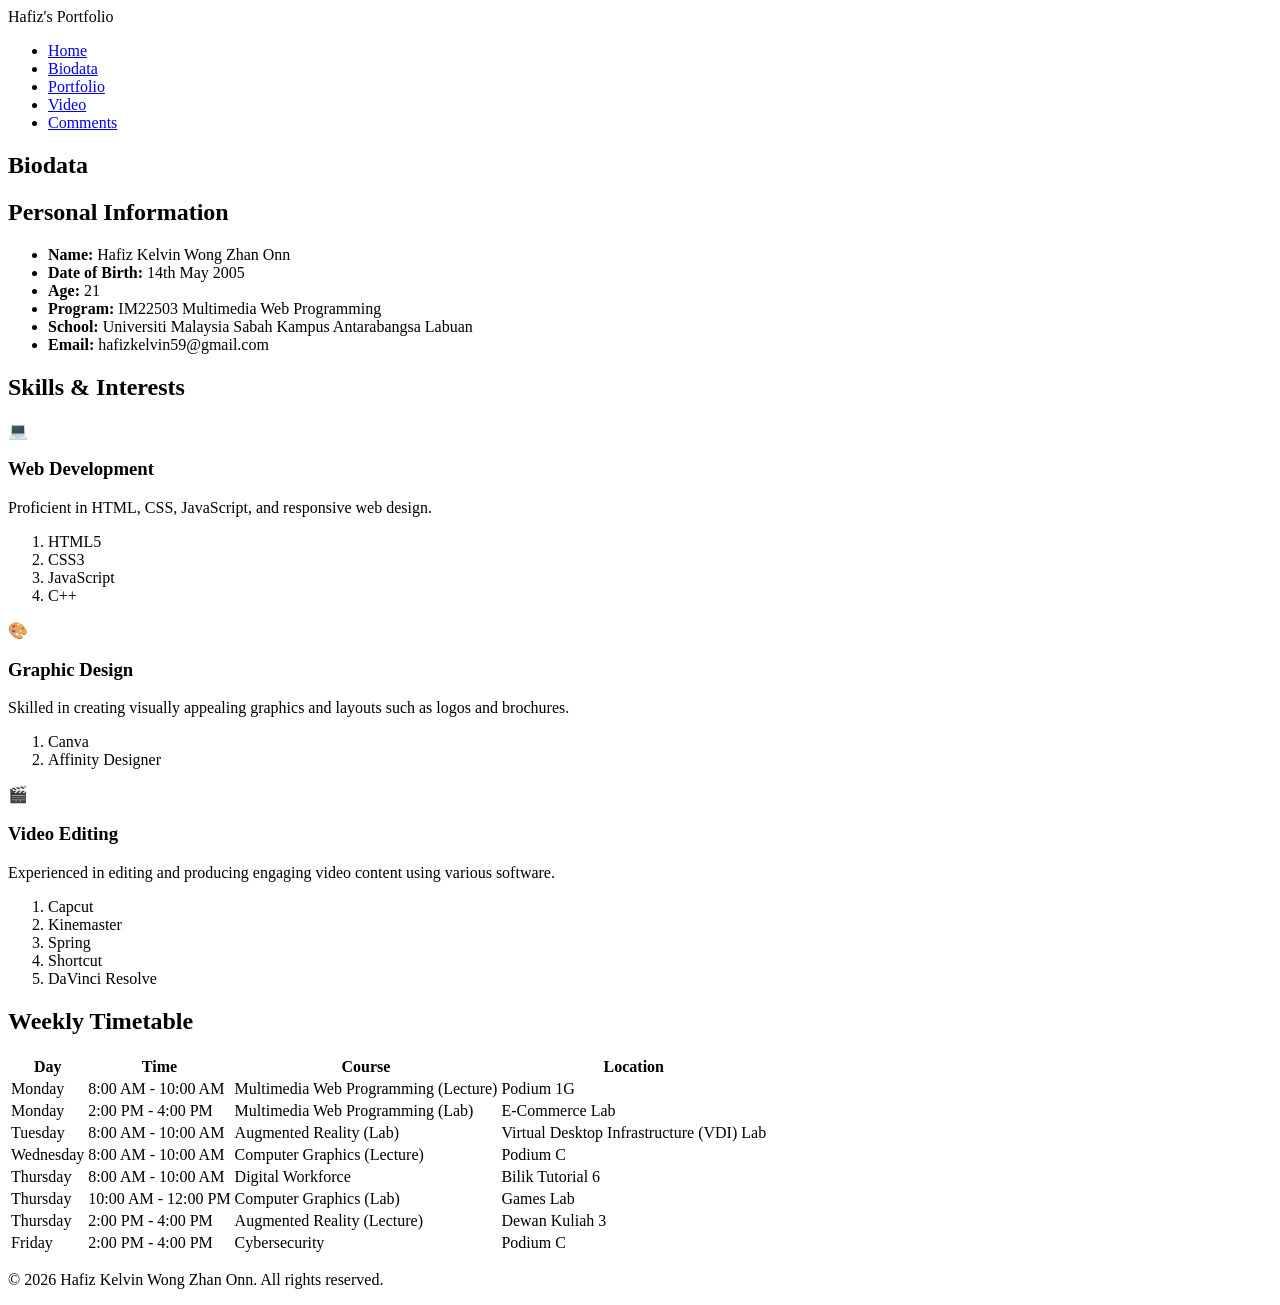
==== biodata.html @ 2f0e43da "Create biodata.html Biodata Page" ====
<!DOCTYPE html>
<html lang="en">
<head>
    <meta charset="UTF-8">
    <meta name="viewport" content="width=device-width, initial-scale=1.0">
    <title>Biodata | Hafiz Kelvin Wong Zhan Onn</title>
    <link rel="stylesheet" href="./CSS/styles.css">
</head>
<body>
    <header>
        <nav class="navbar">
            <div class="logo">Hafiz's Portfolio</div>
            <ul class="nav-links">
                <li><a href="index.html">Home</a></li>
                <li><a href="biodata.html" class="active">Biodata</a></li>
                <li><a href="portfolio.html">Portfolio</a></li>
                <li><a href="video.html">Video</a></li>
                <li><a href="comments.html">Comments</a></li>
            </ul>
        </nav>
    </header>

    <main class="container">
        <section class="biodata-section">
            <h1>Biodata</h1>

            <!-- Personal Information -->
            <div class="biodata-card">
                <h2>Personal Information</h2>
                <ul>
                    <li><strong>Name:</strong> Hafiz Kelvin Wong Zhan Onn</li>
                    <li><strong>Date of Birth:</strong> 14th May 2005</li>
                    <li><strong>Age:</strong> 21</li>
                    <li><strong>Program:</strong> IM22503 Multimedia Web Programming</li>
                    <li><strong>School:</strong> Universiti Malaysia Sabah Kampus Antarabangsa Labuan</li>
                    <li><strong>Email:</strong> hafizkelvin59@gmail.com</li>
                </ul>
            </div>

            <!-- Skills & Interests -->
            <div class="skills-section">
                <h2>Skills & Interests</h2>
                <div class="skills-grid">
                    <div class="skill-item">
                        <span class="icon">💻</span>
                        <h3>Web Development</h3>
                        <p>Proficient in HTML, CSS, JavaScript, and responsive web design.</p>
                        <ol>
                            <li>HTML5</li>
                            <li>CSS3</li>
                            <li>JavaScript</li>
                            <li>C++</li>
                        </ol>
                    </div>
                    <div class="skill-item">
                        <span class="icon">🎨</span>
                        <h3>Graphic Design</h3>
                        <p>Skilled in creating visually appealing graphics and layouts such as logos and brochures.</p>
                        <ol>
                            <li>Canva</li>
                            <li>Affinity Designer</li>
                        </ol>
                    </div>
                    <div class="skill-item">
                        <span class="icon">🎬</span>
                        <h3>Video Editing</h3>
                        <p>Experienced in editing and producing engaging video content using various software.</p>
                        <ol>
                            <li>Capcut</li>
                            <li>Kinemaster</li>
                            <li>Spring</li>
                            <li>Shortcut</li>
                            <li>DaVinci Resolve</li>
                        </ol>
                    </div>
                </div>
            </div>

            <!-- Timetable -->
            <div class="timetable-section">
                <h2>Weekly Timetable</h2>
                <!-- Timetable content -->
                <table class="styled-table">
                    <thead>
                        <tr>
                            <th>Day</th>
                            <th>Time</th>
                            <th>Course</th>
                            <th>Location</th>
                        </tr>
                    </thead>
                    <tbody>
                        <tr>
                            <td>Monday</td>
                            <td>8:00 AM - 10:00 AM</td>
                            <td>Multimedia Web Programming (Lecture)</td>
                            <td>Podium 1G</td>
                        </tr>
                        <tr>
                            <td>Monday</td>
                            <td>2:00 PM - 4:00 PM</td>
                            <td>Multimedia Web Programming (Lab)</td>
                            <td>E-Commerce Lab</td>
                        </tr>
                        <tr>
                            <td>Tuesday</td>
                            <td>8:00 AM - 10:00 AM</td>
                            <td>Augmented Reality (Lab)</td>
                            <td>Virtual Desktop Infrastructure (VDI) Lab</td>
                        </tr>
                        <tr>
                            <td>Wednesday</td>
                            <td>8:00 AM - 10:00 AM</td>
                            <td>Computer Graphics (Lecture)</td>
                            <td>Podium C</td>
                        </tr>
                        <tr>
                            <td>Thursday</td>
                            <td>8:00 AM - 10:00 AM</td>
                            <td>Digital Workforce</td>
                            <td>Bilik Tutorial 6</td>
                        </tr>
                        <tr>
                            <td>Thursday</td>
                            <td>10:00 AM - 12:00 PM</td>
                            <td>Computer Graphics (Lab)</td>
                            <td>Games Lab</td>
                        </tr>
                        <tr>
                            <td>Thursday</td>
                            <td>2:00 PM - 4:00 PM</td>
                            <td>Augmented Reality (Lecture)</td>
                            <td>Dewan Kuliah 3</td>
                        </tr>
                        <tr>
                            <td>Friday</td>
                            <td>2:00 PM - 4:00 PM</td>
                            <td>Cybersecurity</td>
                            <td>Podium C</td>
                        </tr>
                    </tbody>
                </table>
            </div>
        </section>
    </main>

    <footer>
        <p>&copy; 2026 Hafiz Kelvin Wong Zhan Onn. All rights reserved.</p>
    </footer>

    <script src="script.js"></script>
</body>
</html>
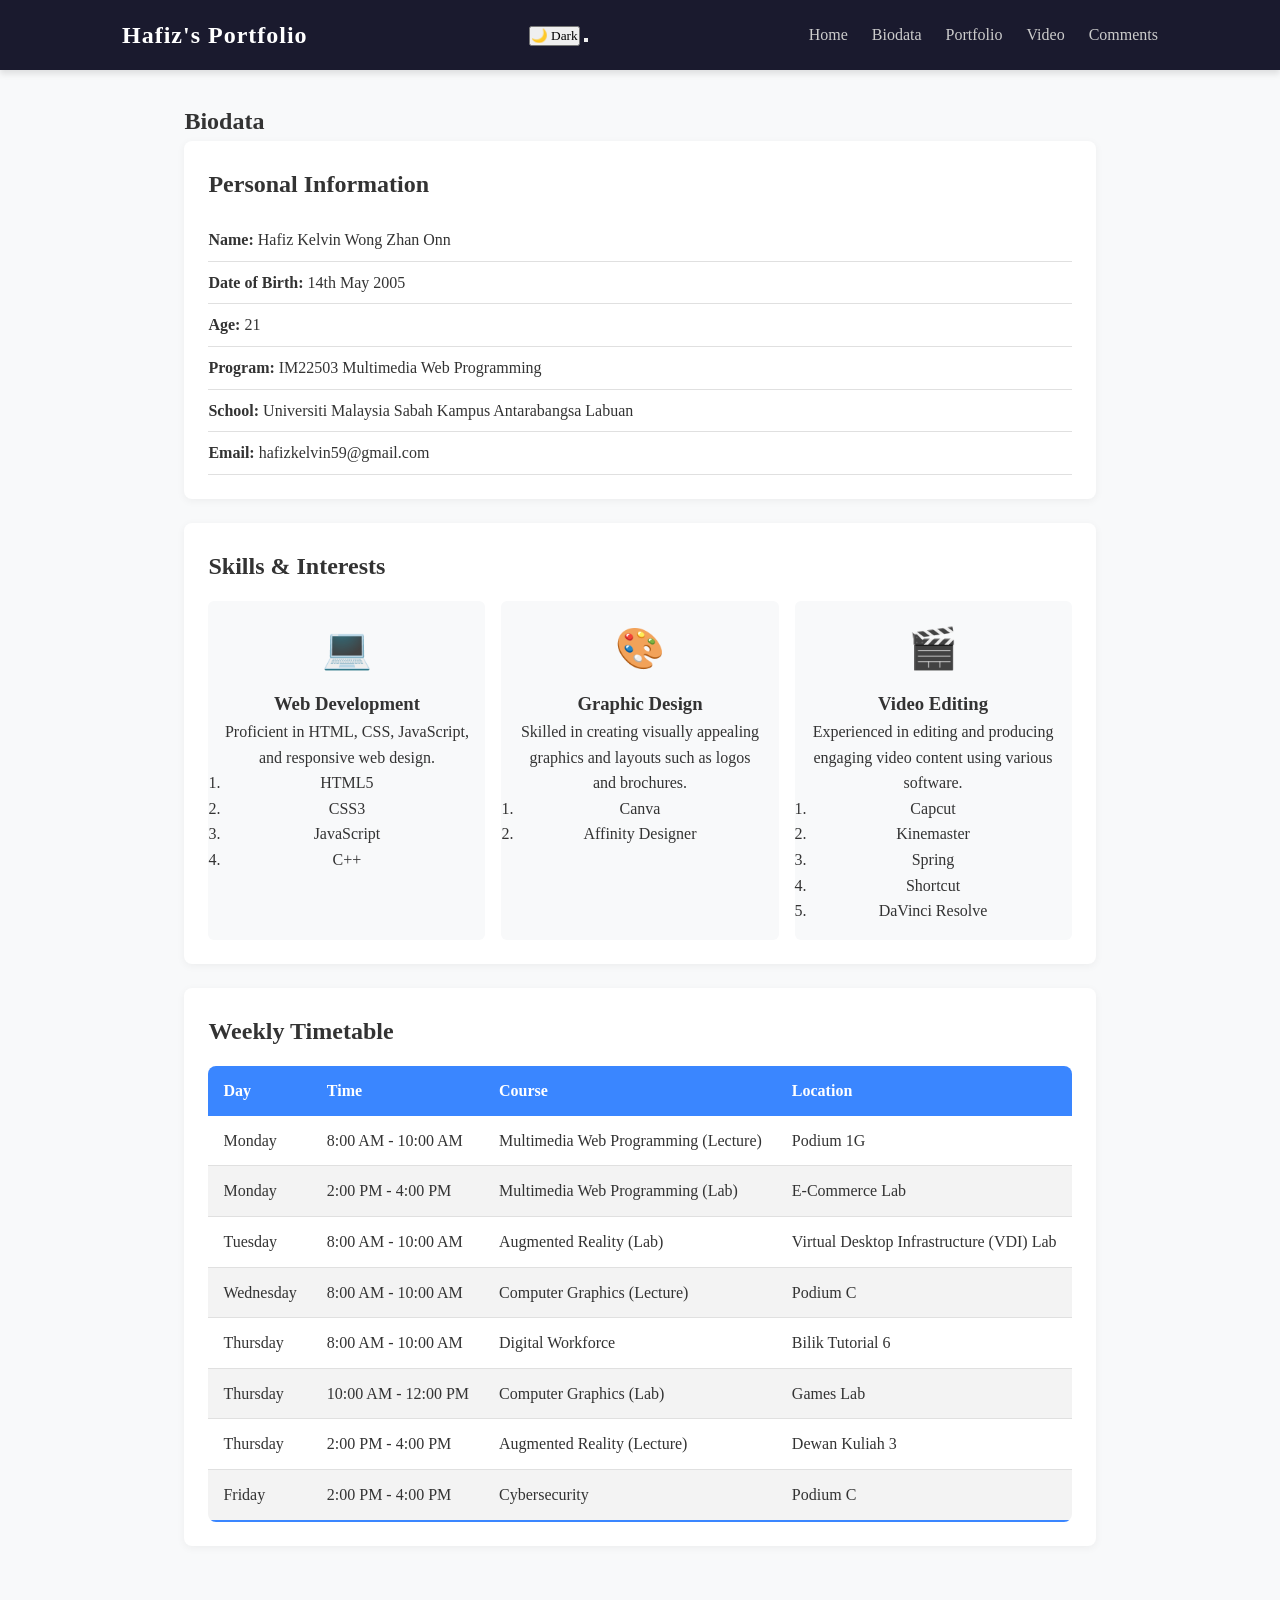
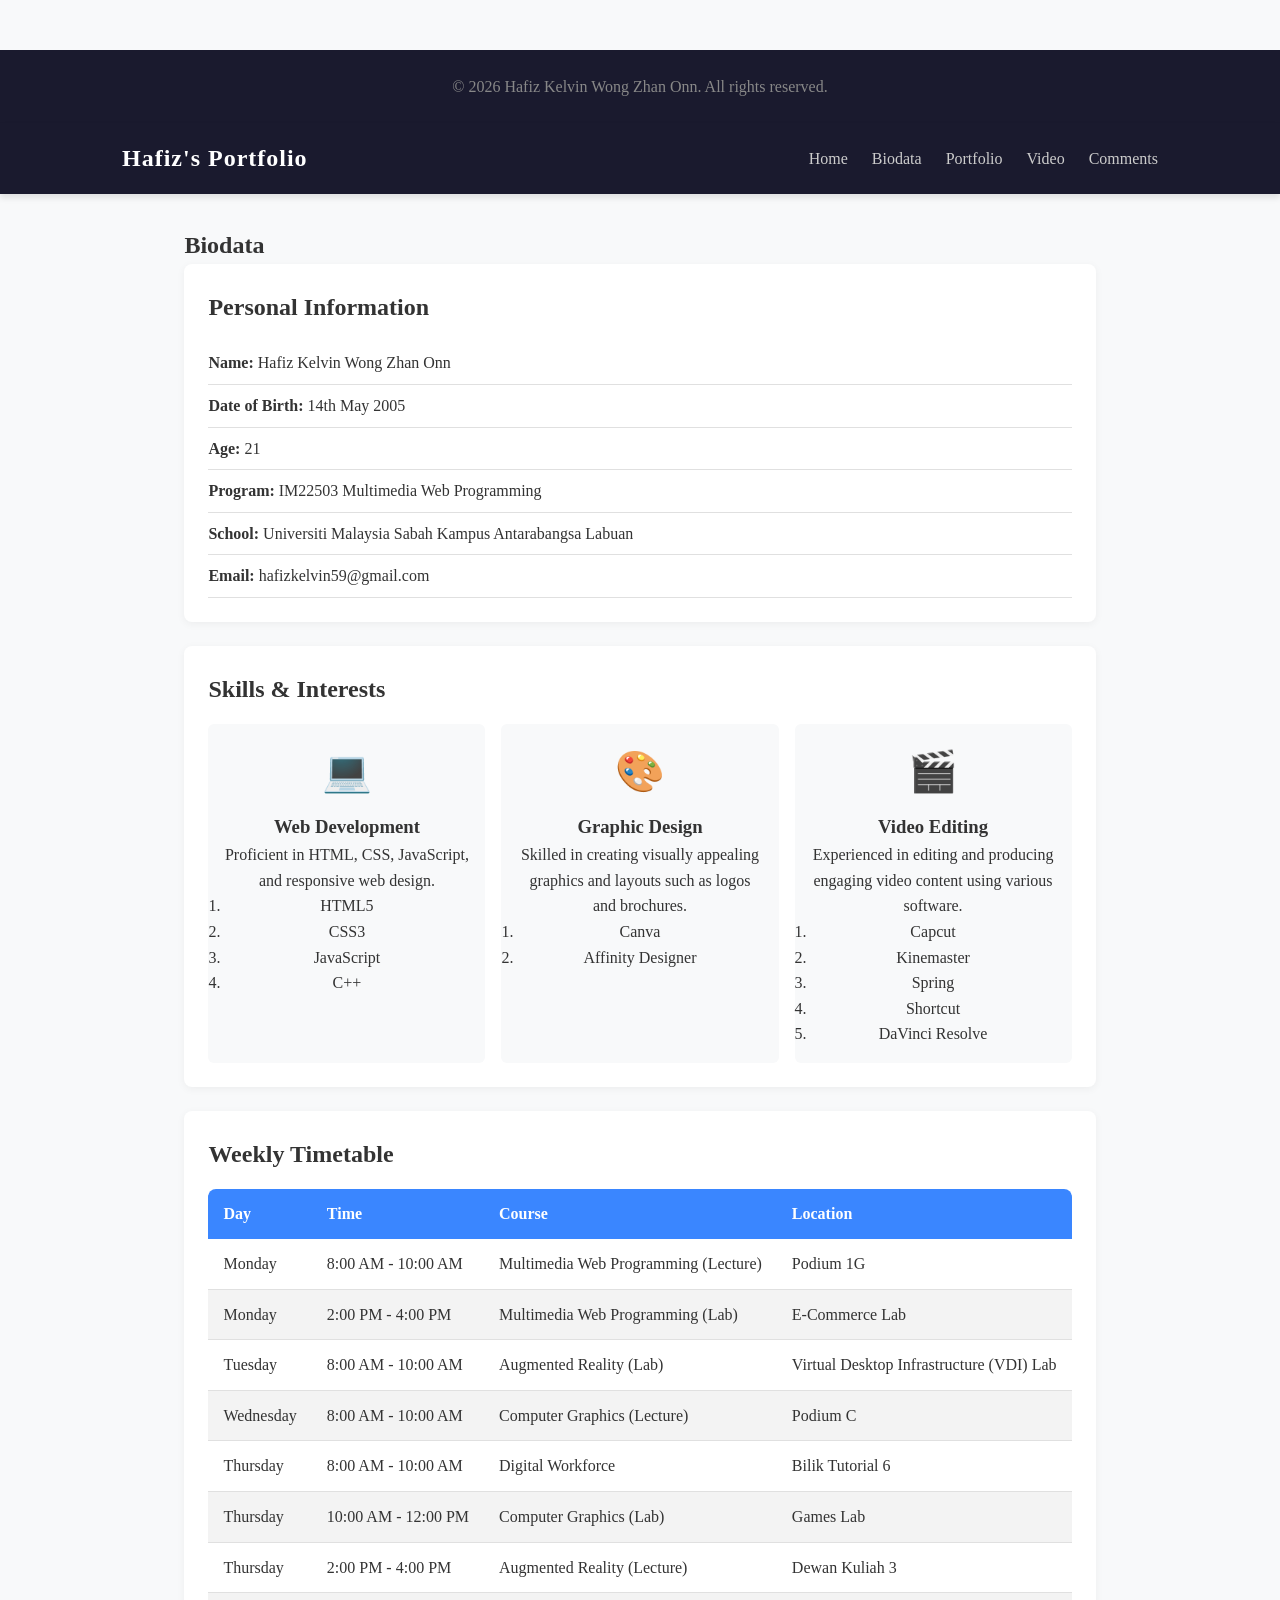
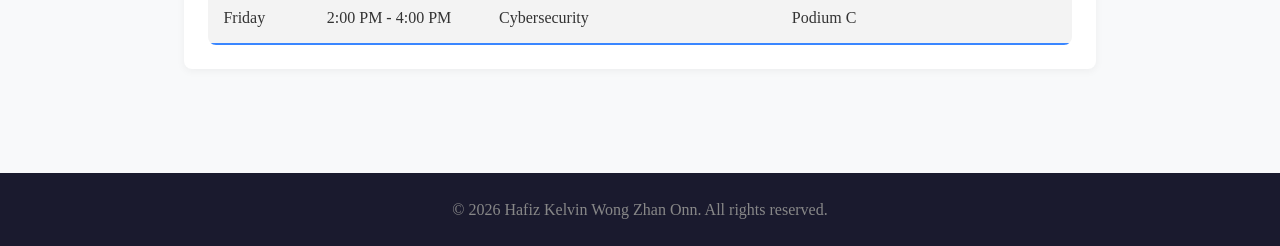
==== commit c4a70564: "Refactor biodata.html structure and content" ====
--- a/biodata.html
+++ b/biodata.html
@@ -6,7 +6,169 @@
     <title>Biodata | Hafiz Kelvin Wong Zhan Onn</title>
     <link rel="stylesheet" href="./CSS/styles.css">
 </head>
+<body><!DOCTYPE html>
+<html lang="en">
+<head>
+    <meta charset="UTF-8">
+    <meta name="viewport" content="width=device-width, initial-scale=1.0">
+    <title>Biodata | Hafiz Kelvin Wong Zhan Onn</title>
+    <link rel="stylesheet" href="./CSS/styles.css">
+</head>
 <body>
+    <header>
+        <nav class="navbar">
+            <div class="logo">Hafiz's Portfolio</div>
+            <div class="nav-container">
+                <!-- Theme Toggle Button -->
+                <button id="themeToggle" class="theme-toggle-btn" aria-label="Toggle dark/light mode">🌙 Dark</button>
+                <!-- Hambuerger Button (Mobile) -->
+                <button class="hamburger" id="hamburgerBtn" aria-label="Toggle navigation menu">
+                    <span></span>
+                    <span></span>
+                    <span></span>
+                </button>
+            </div>
+            <ul class="nav-links">
+                <li><a href="index.html">Home</a></li>
+                <li><a href="biodata.html" class="active">Biodata</a></li>
+                <li><a href="portfolio.html">Portfolio</a></li>
+                <li><a href="video.html">Video</a></li>
+                <li><a href="comments.html">Comments</a></li>
+            </ul>
+        </nav>
+    </header>
+
+    <main class="container">
+        <section class="biodata-section">
+            <h1>Biodata</h1>
+
+            <!-- Personal Information -->
+            <div class="biodata-card">
+                <h2>Personal Information</h2>
+                <ul>
+                    <li><strong>Name:</strong> Hafiz Kelvin Wong Zhan Onn</li>
+                    <li><strong>Date of Birth:</strong> 14th May 2005</li>
+                    <li><strong>Age:</strong> 21</li>
+                    <li><strong>Program:</strong> IM22503 Multimedia Web Programming</li>
+                    <li><strong>School:</strong> Universiti Malaysia Sabah Kampus Antarabangsa Labuan</li>
+                    <li><strong>Email:</strong> hafizkelvin59@gmail.com</li>
+                </ul>
+            </div>
+
+            <!-- Skills & Interests -->
+            <div class="skills-section">
+                <h2>Skills & Interests</h2>
+                <div class="skills-grid">
+                    <div class="skill-item">
+                        <span class="icon">💻</span>
+                        <h3>Web Development</h3>
+                        <p>Proficient in HTML, CSS, JavaScript, and responsive web design.</p>
+                        <ol>
+                            <li>HTML5</li>
+                            <li>CSS3</li>
+                            <li>JavaScript</li>
+                            <li>C++</li>
+                        </ol>
+                    </div>
+                    <div class="skill-item">
+                        <span class="icon">🎨</span>
+                        <h3>Graphic Design</h3>
+                        <p>Skilled in creating visually appealing graphics and layouts such as logos and brochures.</p>
+                        <ol>
+                            <li>Canva</li>
+                            <li>Affinity Designer</li>
+                        </ol>
+                    </div>
+                    <div class="skill-item">
+                        <span class="icon">🎬</span>
+                        <h3>Video Editing</h3>
+                        <p>Experienced in editing and producing engaging video content using various software.</p>
+                        <ol>
+                            <li>Capcut</li>
+                            <li>Kinemaster</li>
+                            <li>Spring</li>
+                            <li>Shortcut</li>
+                            <li>DaVinci Resolve</li>
+                        </ol>
+                    </div>
+                </div>
+            </div>
+
+            <!-- Timetable -->
+            <div class="timetable-section">
+                <h2>Weekly Timetable</h2>
+                <!-- Timetable content -->
+                <table class="styled-table">
+                    <thead>
+                        <tr>
+                            <th>Day</th>
+                            <th>Time</th>
+                            <th>Course</th>
+                            <th>Location</th>
+                        </tr>
+                    </thead>
+                    <tbody>
+                        <tr>
+                            <td>Monday</td>
+                            <td>8:00 AM - 10:00 AM</td>
+                            <td>Multimedia Web Programming (Lecture)</td>
+                            <td>Podium 1G</td>
+                        </tr>
+                        <tr>
+                            <td>Monday</td>
+                            <td>2:00 PM - 4:00 PM</td>
+                            <td>Multimedia Web Programming (Lab)</td>
+                            <td>E-Commerce Lab</td>
+                        </tr>
+                        <tr>
+                            <td>Tuesday</td>
+                            <td>8:00 AM - 10:00 AM</td>
+                            <td>Augmented Reality (Lab)</td>
+                            <td>Virtual Desktop Infrastructure (VDI) Lab</td>
+                        </tr>
+                        <tr>
+                            <td>Wednesday</td>
+                            <td>8:00 AM - 10:00 AM</td>
+                            <td>Computer Graphics (Lecture)</td>
+                            <td>Podium C</td>
+                        </tr>
+                        <tr>
+                            <td>Thursday</td>
+                            <td>8:00 AM - 10:00 AM</td>
+                            <td>Digital Workforce</td>
+                            <td>Bilik Tutorial 6</td>
+                        </tr>
+                        <tr>
+                            <td>Thursday</td>
+                            <td>10:00 AM - 12:00 PM</td>
+                            <td>Computer Graphics (Lab)</td>
+                            <td>Games Lab</td>
+                        </tr>
+                        <tr>
+                            <td>Thursday</td>
+                            <td>2:00 PM - 4:00 PM</td>
+                            <td>Augmented Reality (Lecture)</td>
+                            <td>Dewan Kuliah 3</td>
+                        </tr>
+                        <tr>
+                            <td>Friday</td>
+                            <td>2:00 PM - 4:00 PM</td>
+                            <td>Cybersecurity</td>
+                            <td>Podium C</td>
+                        </tr>
+                    </tbody>
+                </table>
+            </div>
+        </section>
+    </main>
+
+    <footer>
+        <p>&copy; 2026 Hafiz Kelvin Wong Zhan Onn. All rights reserved.</p>
+    </footer>
+
+    <script src="script.js"></script>
+</body>
+</html>
     <header>
         <nav class="navbar">
             <div class="logo">Hafiz's Portfolio</div>
--- a/CSS/styles.css
+++ b/CSS/styles.css
@@ -0,0 +1,402 @@
+/* GLOBAL STYLES & RESET*/
+* {
+    margin: 0;
+    padding: 0;
+    box-sizing: border-box;
+    font-family: 'Cormorant Garamond', serif;
+}
+
+:root {
+    --primary-color: #3a86ff;
+    --secondary-color: #8338ec;
+    --dark-color: #1a1a2e;
+    --light-color: #f8f9fa;
+    --card-bg: #ffffff;
+    --text-color: #333333;
+    --border-color: #e0e0e0; 
+}
+
+body {
+    background-color: var(--light-color);
+    color: var(--text-color);
+    line-height: 1.6;
+    display: flex;
+    flex-direction: column;
+    min-height: 100vh;
+}
+
+.container {
+    max-width: 1100px;
+    margin: 2rem auto;
+    padding: 0 1.5rem;
+    flex: 1;
+}
+
+/* HEADER STYLES AND NAVIGATION */
+header {
+    background-color: var(--dark-color);
+    color: var(--light-color);
+    box-shadow: 0 4px 6px rgba(0, 0, 0, 0.1);
+    position: sticky;
+    top: 0;
+    z-index: 100;
+}
+
+.navbar {
+    display: flex;
+    justify-content: space-between;
+    max-width: 1100px;
+    margin: 0 auto;
+    align-items: center;
+    padding: 1rem 2rem;
+}
+
+.logo {
+    font-size: 1.5rem;
+    font-weight: 700;
+    color: #ffffff;
+    text-decoration: none;
+    letter-spacing: 1px;
+}
+
+.nav-links {
+    display: flex;
+    list-style: none;
+    gap: 1.5rem;
+}
+
+.nav-links a {
+    color: #cccccc;
+    text-decoration: none;
+    font-weight: 500;
+    transition: color 0.3s ease;
+}
+
+.nav-links a:hover,
+.nav-links a:focus {
+    color: var(--primary-color);
+}
+
+/* ASSET ANIMATIONS */
+/* 1. Floating Animation for Assets */
+@keyframes floatAnimation {
+    0% { transform: translateY(0); }
+    50% { transform: translateY(-12px); }
+    100% { transform: translateY(0); }
+}
+
+/* 2. Glow Animation for Assets */
+@keyframes pulseGlow {
+    0% { box-shadow: 0 0 5px rgba(58, 134, 255, 0.4); }
+    50% { box-shadow: 0 0 20px rgba(131, 56, 236, 0.8); }
+    100% { box-shadow: 0 0 5px rgba(58, 134, 255, 0.4); }
+}
+
+/* 3. Fade In and Slide Up Animation for Assets */
+@keyframes fadeInSlideUp {
+    from {
+        opacity: 0;
+        transform: translateY(20px);
+    }
+    to {
+        opacity: 1;
+        transform: translateY(0);
+    }
+}
+
+.animated-profile {
+    width: 250px;
+    height: 250px;
+    object-fit: cover;
+    border-radius: 50%;
+    animation: floatAnimation 4s ease-in-out infinite, pulseGlow 3s infinite;
+}
+
+/* HOME PAGE STYLES */
+.home-section {
+    display: flex;
+    align-items: center;
+    text-align: center;
+    gap: 2rem;
+    flex-direction: column;
+    padding: 3rem 0;
+    animation: fadeInSlideUp 1s ease-out;
+}
+
+.hero-content {
+    max-width: 600px;
+}
+
+.hero-content h1 {
+    font-size: 2.5rem;
+    color: var(--dark-color);
+    margin-bottom: 0.5rem;
+}
+
+.highlight {
+    color: var(--primary-color);
+}
+
+.tagline {
+    font-size: 1.2rem;
+    color: var(--secondary-color);
+    font-weight: 600;
+    margin-bottom: 1rem;
+}
+
+.intro-text {
+    margin-bottom: 1.5rem;
+    color: #555;
+}
+
+.btn {
+    display: inline-block;
+    background: linear-gradient(135deg, var(--primary-color), var(--secondary-color));
+    color: #fff;
+    padding: 0.7rem 1rem;
+    border-radius: 5px;
+    border: none;
+    text-decoration: none;
+    font-weight: 600;
+    cursor: pointer;
+    transition: transform 0.2s ease, opacity 0.2s ease;
+}
+
+.btn:hover {
+    transform: translateY(-2px);
+    opacity: 0.95;
+}
+
+/* BIODATA SECTION STYLES */
+.biodata-section {
+    animation: fadeInSlideUp 0.8s ease-out;
+}
+
+.biodata-card, .skills-section, .timetable-section {
+    background-color: var(--card-bg);
+    padding: 1.5rem;
+    border-radius: 8px;
+    box-shadow: 0 2px 8px rgba(0, 0, 0, 0.05);
+    margin-bottom: 1.5rem;
+}
+
+.biodata-card ul {
+    list-style: none;
+    padding: 0;
+    margin-top: 1rem;
+}
+
+.biodata-card li {
+    padding: 0.5rem 0;
+    border-bottom: 1px solid var(--border-color);
+}
+
+.skills-grid {
+    display: grid;
+    grid-template-columns: repeat(auto-fit, minmax(220px, 1fr));
+    gap: 1rem;
+    margin-top: 1rem;
+}
+
+.skill-item {
+    background-color: var(--light-color);
+    padding: 1rem;
+    border-radius: 6px;
+    text-align: center;
+    transition: transform 0.3s ease;
+}
+
+.skill-item:hover {
+    transform: translateY(-5px);
+}
+
+.skill-item .icon {
+    font-size: 2.5rem;
+    margin-bottom: 0.5rem;
+    display: block;
+}
+
+/* Table Styles for Timetable */
+.styled-table {
+    width: 100%;
+    border-collapse: collapse;
+    margin-top: 1rem;
+    overflow: hidden;
+    border-radius: 8px;
+}
+
+.styled-table thead tr {
+    background-color: var(--primary-color);
+    color: #ffffff;
+    text-align: left;
+}
+
+.styled-table th, .styled-table td {
+    padding: 12px 15px;
+}
+
+.styled-table tbody tr {
+    border-bottom: 1px solid var(--border-color);
+}
+
+.styled-table tbody tr:nth-of-type(even) {
+    background-color: #f3f3f3;
+}
+
+.styled-table tbody tr:last-of-type {
+    border-bottom: 2px solid var(--primary-color);
+}
+
+/* PORTFOLIO SECTION STYLES */
+.portfolio-grid {
+    display: grid;
+    grid-template-columns: repeat(auto-fit, minmax(280px, 1fr));
+    gap: 2rem;
+    margin-top: 2rem;
+}
+
+.project-card {
+    background-color: var(--card-bg);
+    border-radius: 8px;
+    overflow: hidden;
+    box-shadow: 0 4px 10px rgba(0, 0, 0, 0.08);
+    transition: transform 0.3s ease, box-shadow 0.3s ease;
+}
+
+.project-card:hover {
+    transform: translateY(-5px);
+    box-shadow: 0 6px 15px rgba(0, 0, 0, 0.12);
+}
+
+.project-card img {
+    width: 100%;
+    height: 180px;
+    object-fit: cover;
+}
+
+.project-info {
+    padding: 1.2rem;
+}
+
+.project-info h3 {
+    margin-bottom: 0.5rem;
+    text-align: center;
+}
+
+.badge {
+    display: inline-block;
+    background: #e0e7ff;
+    color: var(--primary-color);
+    padding: 0.25rem 0.6rem;
+    border-radius: 4px;
+    font-size: 0.8rem;
+    font-weight: 600;
+    margin-top: 0.8rem;
+}
+
+/* VIDEO SECTION STYLES */
+.video-container {
+    margin-top: 2rem;
+    display: flex;
+    flex-direction: column;
+    gap: 2rem;
+}
+
+video {
+    width: 100%;
+    border-radius: 8px;
+    box-shadow: 0 4px 10px rgba(0, 0, 0, 0.1);
+}
+
+.responsive-iframe {
+    position: relative;
+    overflow: hidden;
+    width: 100%;
+    padding-bottom: 56.25%; /* 16:9 Aspect Ratio */
+    border-radius: 8px;
+}
+
+.responsive-iframe iframe {
+    position: absolute;
+    top: 0;
+    left: 0;
+    width: 100%;
+    height: 100%;
+    border: 0;
+}
+
+/* COMMENT SECTION STYLES */
+.comment-form {
+    background-color: var(--card-bg);
+    padding: 2rem;
+    border-radius: 8px;
+    margin-top: 1.5rem;
+    box-shadow: 0 2px 8px rgba(0, 0, 0, 0.05);
+}
+
+.form-group {
+    margin-bottom: 1.2rem;
+}
+
+.form-group label {
+    display: block;
+    margin-bottom: 0.4rem;
+    font-weight: 600;
+}
+
+.form-group input,
+.form-group select,
+.form-group textarea {
+    width: 100%;
+    padding: 0.75rem;
+    border: 1px solid var(--border-color);
+    border-radius: 5px;
+    font-size: 1rem;
+}
+
+.form-group input:focus,
+.form-group select:focus,
+.form-group textarea:focus {
+    border-color: var(--primary-color);
+    outline: none;
+}
+
+/* FOOTER STYLES */
+footer {
+    background-color: var(--dark-color);
+    color: #888888;
+    text-align: center;
+    padding: 1.5rem 0;
+    margin-top: 3rem;
+}
+
+/* MEDIA QUERIES FOR RESPONSIVENESS */
+/* 1. Mobile Devices and Tablets */
+@media (max-width: 768px) {
+    .navbar {
+        flex-direction: column;
+        gap: 1rem;
+    }
+
+    .nav-links {
+        gap: 1rem;
+        flex-wrap: wrap;
+        justify-content: center;
+    }
+
+    .hero-section {
+        flex-direction: column-reverse;
+        text-align: center;
+    }
+
+    .animated-profile {
+        width: 180px;
+        height: 180px;
+    }
+
+    .styled-table {
+        display: block;
+        overflow-x: auto;
+        white-space: nowrap;
+    }
+}
--- a/CSS/styles.css
+++ b/CSS/styles.css
@@ -0,0 +1,402 @@
+/* GLOBAL STYLES & RESET*/
+* {
+    margin: 0;
+    padding: 0;
+    box-sizing: border-box;
+    font-family: 'Cormorant Garamond', serif;
+}
+
+:root {
+    --primary-color: #3a86ff;
+    --secondary-color: #8338ec;
+    --dark-color: #1a1a2e;
+    --light-color: #f8f9fa;
+    --card-bg: #ffffff;
+    --text-color: #333333;
+    --border-color: #e0e0e0; 
+}
+
+body {
+    background-color: var(--light-color);
+    color: var(--text-color);
+    line-height: 1.6;
+    display: flex;
+    flex-direction: column;
+    min-height: 100vh;
+}
+
+.container {
+    max-width: 1100px;
+    margin: 2rem auto;
+    padding: 0 1.5rem;
+    flex: 1;
+}
+
+/* HEADER STYLES AND NAVIGATION */
+header {
+    background-color: var(--dark-color);
+    color: var(--light-color);
+    box-shadow: 0 4px 6px rgba(0, 0, 0, 0.1);
+    position: sticky;
+    top: 0;
+    z-index: 100;
+}
+
+.navbar {
+    display: flex;
+    justify-content: space-between;
+    max-width: 1100px;
+    margin: 0 auto;
+    align-items: center;
+    padding: 1rem 2rem;
+}
+
+.logo {
+    font-size: 1.5rem;
+    font-weight: 700;
+    color: #ffffff;
+    text-decoration: none;
+    letter-spacing: 1px;
+}
+
+.nav-links {
+    display: flex;
+    list-style: none;
+    gap: 1.5rem;
+}
+
+.nav-links a {
+    color: #cccccc;
+    text-decoration: none;
+    font-weight: 500;
+    transition: color 0.3s ease;
+}
+
+.nav-links a:hover,
+.nav-links a:focus {
+    color: var(--primary-color);
+}
+
+/* ASSET ANIMATIONS */
+/* 1. Floating Animation for Assets */
+@keyframes floatAnimation {
+    0% { transform: translateY(0); }
+    50% { transform: translateY(-12px); }
+    100% { transform: translateY(0); }
+}
+
+/* 2. Glow Animation for Assets */
+@keyframes pulseGlow {
+    0% { box-shadow: 0 0 5px rgba(58, 134, 255, 0.4); }
+    50% { box-shadow: 0 0 20px rgba(131, 56, 236, 0.8); }
+    100% { box-shadow: 0 0 5px rgba(58, 134, 255, 0.4); }
+}
+
+/* 3. Fade In and Slide Up Animation for Assets */
+@keyframes fadeInSlideUp {
+    from {
+        opacity: 0;
+        transform: translateY(20px);
+    }
+    to {
+        opacity: 1;
+        transform: translateY(0);
+    }
+}
+
+.animated-profile {
+    width: 250px;
+    height: 250px;
+    object-fit: cover;
+    border-radius: 50%;
+    animation: floatAnimation 4s ease-in-out infinite, pulseGlow 3s infinite;
+}
+
+/* HOME PAGE STYLES */
+.home-section {
+    display: flex;
+    align-items: center;
+    text-align: center;
+    gap: 2rem;
+    flex-direction: column;
+    padding: 3rem 0;
+    animation: fadeInSlideUp 1s ease-out;
+}
+
+.hero-content {
+    max-width: 600px;
+}
+
+.hero-content h1 {
+    font-size: 2.5rem;
+    color: var(--dark-color);
+    margin-bottom: 0.5rem;
+}
+
+.highlight {
+    color: var(--primary-color);
+}
+
+.tagline {
+    font-size: 1.2rem;
+    color: var(--secondary-color);
+    font-weight: 600;
+    margin-bottom: 1rem;
+}
+
+.intro-text {
+    margin-bottom: 1.5rem;
+    color: #555;
+}
+
+.btn {
+    display: inline-block;
+    background: linear-gradient(135deg, var(--primary-color), var(--secondary-color));
+    color: #fff;
+    padding: 0.7rem 1rem;
+    border-radius: 5px;
+    border: none;
+    text-decoration: none;
+    font-weight: 600;
+    cursor: pointer;
+    transition: transform 0.2s ease, opacity 0.2s ease;
+}
+
+.btn:hover {
+    transform: translateY(-2px);
+    opacity: 0.95;
+}
+
+/* BIODATA SECTION STYLES */
+.biodata-section {
+    animation: fadeInSlideUp 0.8s ease-out;
+}
+
+.biodata-card, .skills-section, .timetable-section {
+    background-color: var(--card-bg);
+    padding: 1.5rem;
+    border-radius: 8px;
+    box-shadow: 0 2px 8px rgba(0, 0, 0, 0.05);
+    margin-bottom: 1.5rem;
+}
+
+.biodata-card ul {
+    list-style: none;
+    padding: 0;
+    margin-top: 1rem;
+}
+
+.biodata-card li {
+    padding: 0.5rem 0;
+    border-bottom: 1px solid var(--border-color);
+}
+
+.skills-grid {
+    display: grid;
+    grid-template-columns: repeat(auto-fit, minmax(220px, 1fr));
+    gap: 1rem;
+    margin-top: 1rem;
+}
+
+.skill-item {
+    background-color: var(--light-color);
+    padding: 1rem;
+    border-radius: 6px;
+    text-align: center;
+    transition: transform 0.3s ease;
+}
+
+.skill-item:hover {
+    transform: translateY(-5px);
+}
+
+.skill-item .icon {
+    font-size: 2.5rem;
+    margin-bottom: 0.5rem;
+    display: block;
+}
+
+/* Table Styles for Timetable */
+.styled-table {
+    width: 100%;
+    border-collapse: collapse;
+    margin-top: 1rem;
+    overflow: hidden;
+    border-radius: 8px;
+}
+
+.styled-table thead tr {
+    background-color: var(--primary-color);
+    color: #ffffff;
+    text-align: left;
+}
+
+.styled-table th, .styled-table td {
+    padding: 12px 15px;
+}
+
+.styled-table tbody tr {
+    border-bottom: 1px solid var(--border-color);
+}
+
+.styled-table tbody tr:nth-of-type(even) {
+    background-color: #f3f3f3;
+}
+
+.styled-table tbody tr:last-of-type {
+    border-bottom: 2px solid var(--primary-color);
+}
+
+/* PORTFOLIO SECTION STYLES */
+.portfolio-grid {
+    display: grid;
+    grid-template-columns: repeat(auto-fit, minmax(280px, 1fr));
+    gap: 2rem;
+    margin-top: 2rem;
+}
+
+.project-card {
+    background-color: var(--card-bg);
+    border-radius: 8px;
+    overflow: hidden;
+    box-shadow: 0 4px 10px rgba(0, 0, 0, 0.08);
+    transition: transform 0.3s ease, box-shadow 0.3s ease;
+}
+
+.project-card:hover {
+    transform: translateY(-5px);
+    box-shadow: 0 6px 15px rgba(0, 0, 0, 0.12);
+}
+
+.project-card img {
+    width: 100%;
+    height: 180px;
+    object-fit: cover;
+}
+
+.project-info {
+    padding: 1.2rem;
+}
+
+.project-info h3 {
+    margin-bottom: 0.5rem;
+    text-align: center;
+}
+
+.badge {
+    display: inline-block;
+    background: #e0e7ff;
+    color: var(--primary-color);
+    padding: 0.25rem 0.6rem;
+    border-radius: 4px;
+    font-size: 0.8rem;
+    font-weight: 600;
+    margin-top: 0.8rem;
+}
+
+/* VIDEO SECTION STYLES */
+.video-container {
+    margin-top: 2rem;
+    display: flex;
+    flex-direction: column;
+    gap: 2rem;
+}
+
+video {
+    width: 100%;
+    border-radius: 8px;
+    box-shadow: 0 4px 10px rgba(0, 0, 0, 0.1);
+}
+
+.responsive-iframe {
+    position: relative;
+    overflow: hidden;
+    width: 100%;
+    padding-bottom: 56.25%; /* 16:9 Aspect Ratio */
+    border-radius: 8px;
+}
+
+.responsive-iframe iframe {
+    position: absolute;
+    top: 0;
+    left: 0;
+    width: 100%;
+    height: 100%;
+    border: 0;
+}
+
+/* COMMENT SECTION STYLES */
+.comment-form {
+    background-color: var(--card-bg);
+    padding: 2rem;
+    border-radius: 8px;
+    margin-top: 1.5rem;
+    box-shadow: 0 2px 8px rgba(0, 0, 0, 0.05);
+}
+
+.form-group {
+    margin-bottom: 1.2rem;
+}
+
+.form-group label {
+    display: block;
+    margin-bottom: 0.4rem;
+    font-weight: 600;
+}
+
+.form-group input,
+.form-group select,
+.form-group textarea {
+    width: 100%;
+    padding: 0.75rem;
+    border: 1px solid var(--border-color);
+    border-radius: 5px;
+    font-size: 1rem;
+}
+
+.form-group input:focus,
+.form-group select:focus,
+.form-group textarea:focus {
+    border-color: var(--primary-color);
+    outline: none;
+}
+
+/* FOOTER STYLES */
+footer {
+    background-color: var(--dark-color);
+    color: #888888;
+    text-align: center;
+    padding: 1.5rem 0;
+    margin-top: 3rem;
+}
+
+/* MEDIA QUERIES FOR RESPONSIVENESS */
+/* 1. Mobile Devices and Tablets */
+@media (max-width: 768px) {
+    .navbar {
+        flex-direction: column;
+        gap: 1rem;
+    }
+
+    .nav-links {
+        gap: 1rem;
+        flex-wrap: wrap;
+        justify-content: center;
+    }
+
+    .hero-section {
+        flex-direction: column-reverse;
+        text-align: center;
+    }
+
+    .animated-profile {
+        width: 180px;
+        height: 180px;
+    }
+
+    .styled-table {
+        display: block;
+        overflow-x: auto;
+        white-space: nowrap;
+    }
+}
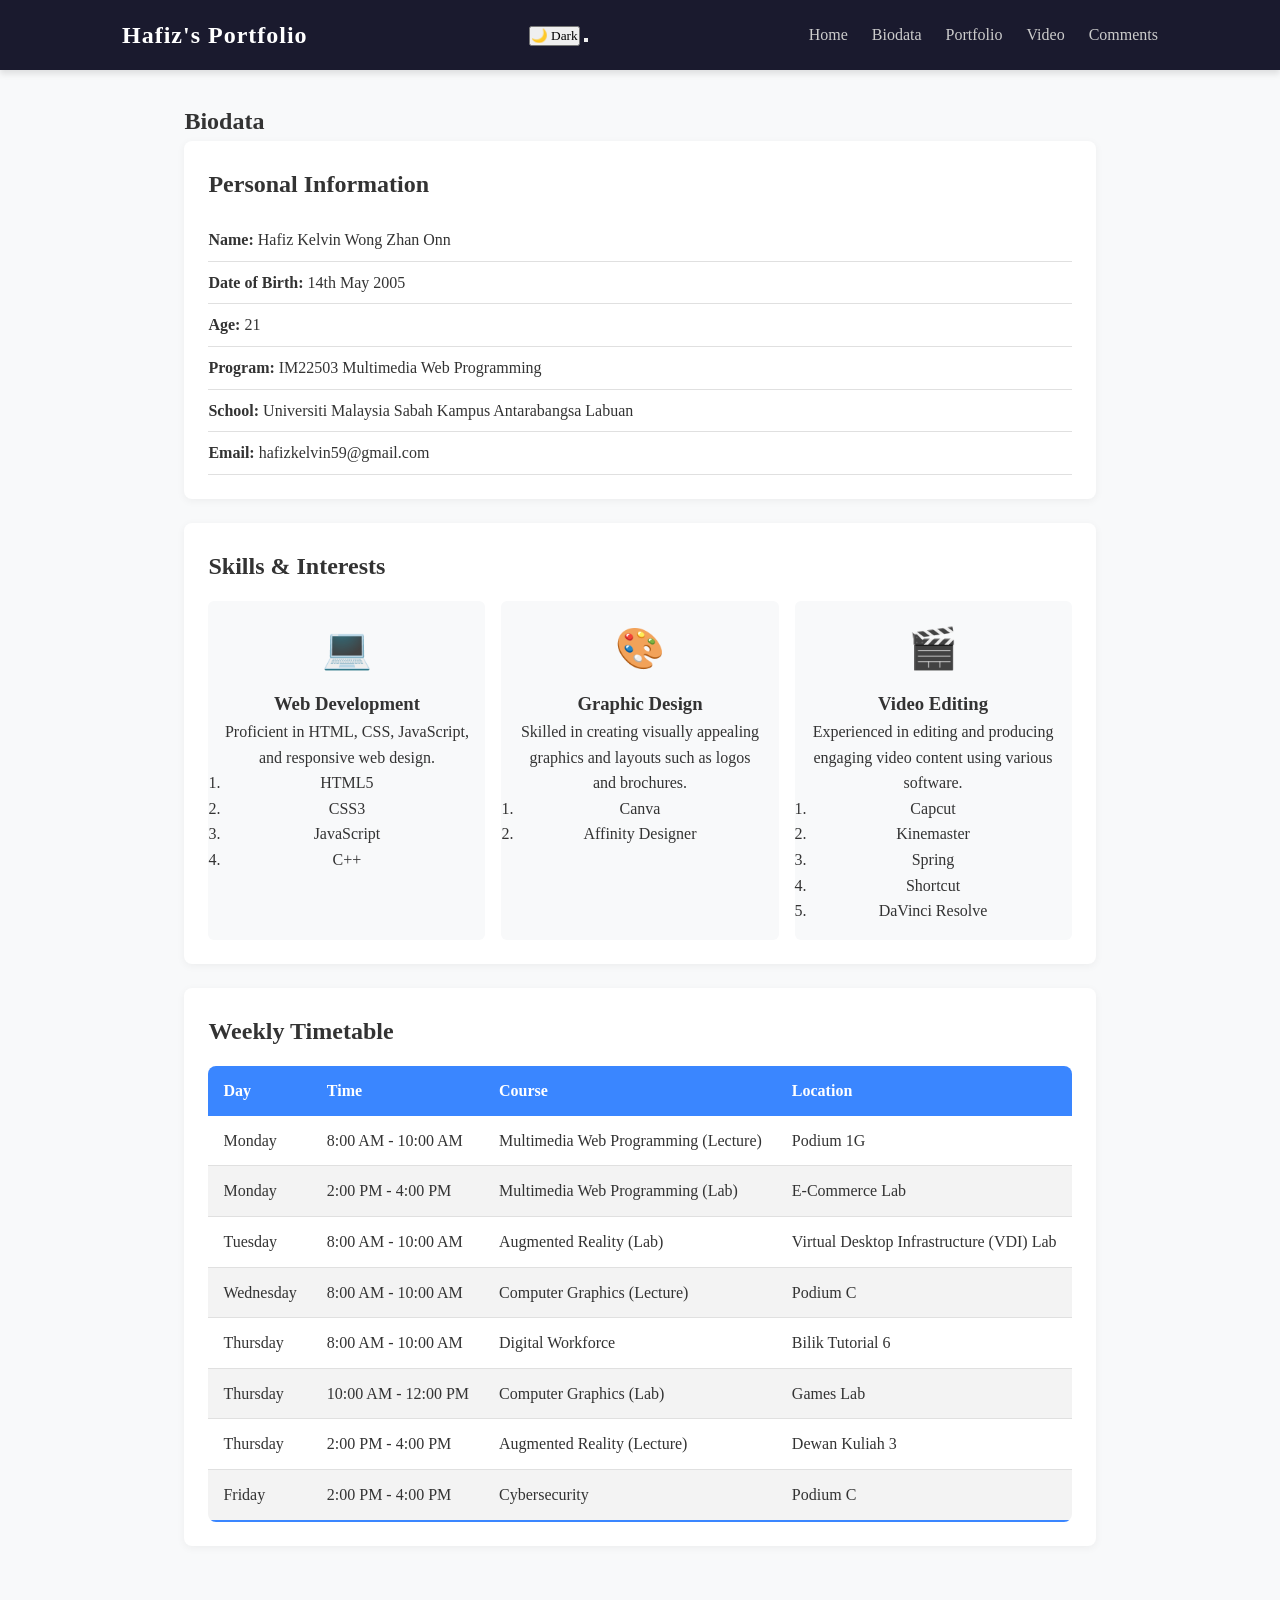
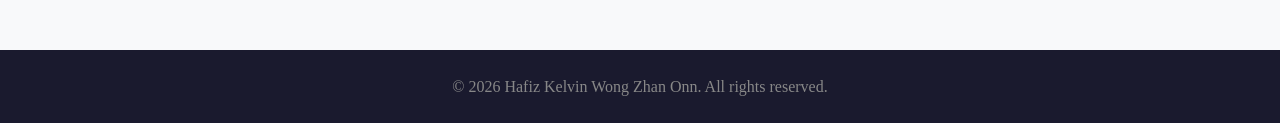
==== commit 4b3f77f1: "Remove duplicate HTML structure from biodata.html" ====
--- a/biodata.html
+++ b/biodata.html
@@ -1,12 +1,4 @@
 <!DOCTYPE html>
-<html lang="en">
-<head>
-    <meta charset="UTF-8">
-    <meta name="viewport" content="width=device-width, initial-scale=1.0">
-    <title>Biodata | Hafiz Kelvin Wong Zhan Onn</title>
-    <link rel="stylesheet" href="./CSS/styles.css">
-</head>
-<body><!DOCTYPE html>
 <html lang="en">
 <head>
     <meta charset="UTF-8">
@@ -169,147 +161,3 @@
     <script src="script.js"></script>
 </body>
 </html>
-    <header>
-        <nav class="navbar">
-            <div class="logo">Hafiz's Portfolio</div>
-            <ul class="nav-links">
-                <li><a href="index.html">Home</a></li>
-                <li><a href="biodata.html" class="active">Biodata</a></li>
-                <li><a href="portfolio.html">Portfolio</a></li>
-                <li><a href="video.html">Video</a></li>
-                <li><a href="comments.html">Comments</a></li>
-            </ul>
-        </nav>
-    </header>
-
-    <main class="container">
-        <section class="biodata-section">
-            <h1>Biodata</h1>
-
-            <!-- Personal Information -->
-            <div class="biodata-card">
-                <h2>Personal Information</h2>
-                <ul>
-                    <li><strong>Name:</strong> Hafiz Kelvin Wong Zhan Onn</li>
-                    <li><strong>Date of Birth:</strong> 14th May 2005</li>
-                    <li><strong>Age:</strong> 21</li>
-                    <li><strong>Program:</strong> IM22503 Multimedia Web Programming</li>
-                    <li><strong>School:</strong> Universiti Malaysia Sabah Kampus Antarabangsa Labuan</li>
-                    <li><strong>Email:</strong> hafizkelvin59@gmail.com</li>
-                </ul>
-            </div>
-
-            <!-- Skills & Interests -->
-            <div class="skills-section">
-                <h2>Skills & Interests</h2>
-                <div class="skills-grid">
-                    <div class="skill-item">
-                        <span class="icon">💻</span>
-                        <h3>Web Development</h3>
-                        <p>Proficient in HTML, CSS, JavaScript, and responsive web design.</p>
-                        <ol>
-                            <li>HTML5</li>
-                            <li>CSS3</li>
-                            <li>JavaScript</li>
-                            <li>C++</li>
-                        </ol>
-                    </div>
-                    <div class="skill-item">
-                        <span class="icon">🎨</span>
-                        <h3>Graphic Design</h3>
-                        <p>Skilled in creating visually appealing graphics and layouts such as logos and brochures.</p>
-                        <ol>
-                            <li>Canva</li>
-                            <li>Affinity Designer</li>
-                        </ol>
-                    </div>
-                    <div class="skill-item">
-                        <span class="icon">🎬</span>
-                        <h3>Video Editing</h3>
-                        <p>Experienced in editing and producing engaging video content using various software.</p>
-                        <ol>
-                            <li>Capcut</li>
-                            <li>Kinemaster</li>
-                            <li>Spring</li>
-                            <li>Shortcut</li>
-                            <li>DaVinci Resolve</li>
-                        </ol>
-                    </div>
-                </div>
-            </div>
-
-            <!-- Timetable -->
-            <div class="timetable-section">
-                <h2>Weekly Timetable</h2>
-                <!-- Timetable content -->
-                <table class="styled-table">
-                    <thead>
-                        <tr>
-                            <th>Day</th>
-                            <th>Time</th>
-                            <th>Course</th>
-                            <th>Location</th>
-                        </tr>
-                    </thead>
-                    <tbody>
-                        <tr>
-                            <td>Monday</td>
-                            <td>8:00 AM - 10:00 AM</td>
-                            <td>Multimedia Web Programming (Lecture)</td>
-                            <td>Podium 1G</td>
-                        </tr>
-                        <tr>
-                            <td>Monday</td>
-                            <td>2:00 PM - 4:00 PM</td>
-                            <td>Multimedia Web Programming (Lab)</td>
-                            <td>E-Commerce Lab</td>
-                        </tr>
-                        <tr>
-                            <td>Tuesday</td>
-                            <td>8:00 AM - 10:00 AM</td>
-                            <td>Augmented Reality (Lab)</td>
-                            <td>Virtual Desktop Infrastructure (VDI) Lab</td>
-                        </tr>
-                        <tr>
-                            <td>Wednesday</td>
-                            <td>8:00 AM - 10:00 AM</td>
-                            <td>Computer Graphics (Lecture)</td>
-                            <td>Podium C</td>
-                        </tr>
-                        <tr>
-                            <td>Thursday</td>
-                            <td>8:00 AM - 10:00 AM</td>
-                            <td>Digital Workforce</td>
-                            <td>Bilik Tutorial 6</td>
-                        </tr>
-                        <tr>
-                            <td>Thursday</td>
-                            <td>10:00 AM - 12:00 PM</td>
-                            <td>Computer Graphics (Lab)</td>
-                            <td>Games Lab</td>
-                        </tr>
-                        <tr>
-                            <td>Thursday</td>
-                            <td>2:00 PM - 4:00 PM</td>
-                            <td>Augmented Reality (Lecture)</td>
-                            <td>Dewan Kuliah 3</td>
-                        </tr>
-                        <tr>
-                            <td>Friday</td>
-                            <td>2:00 PM - 4:00 PM</td>
-                            <td>Cybersecurity</td>
-                            <td>Podium C</td>
-                        </tr>
-                    </tbody>
-                </table>
-            </div>
-        </section>
-    </main>
-
-    <footer>
-        <p>&copy; 2026 Hafiz Kelvin Wong Zhan Onn. All rights reserved.</p>
-    </footer>
-
-    <script src="script.js"></script>
-</body>
-</html>
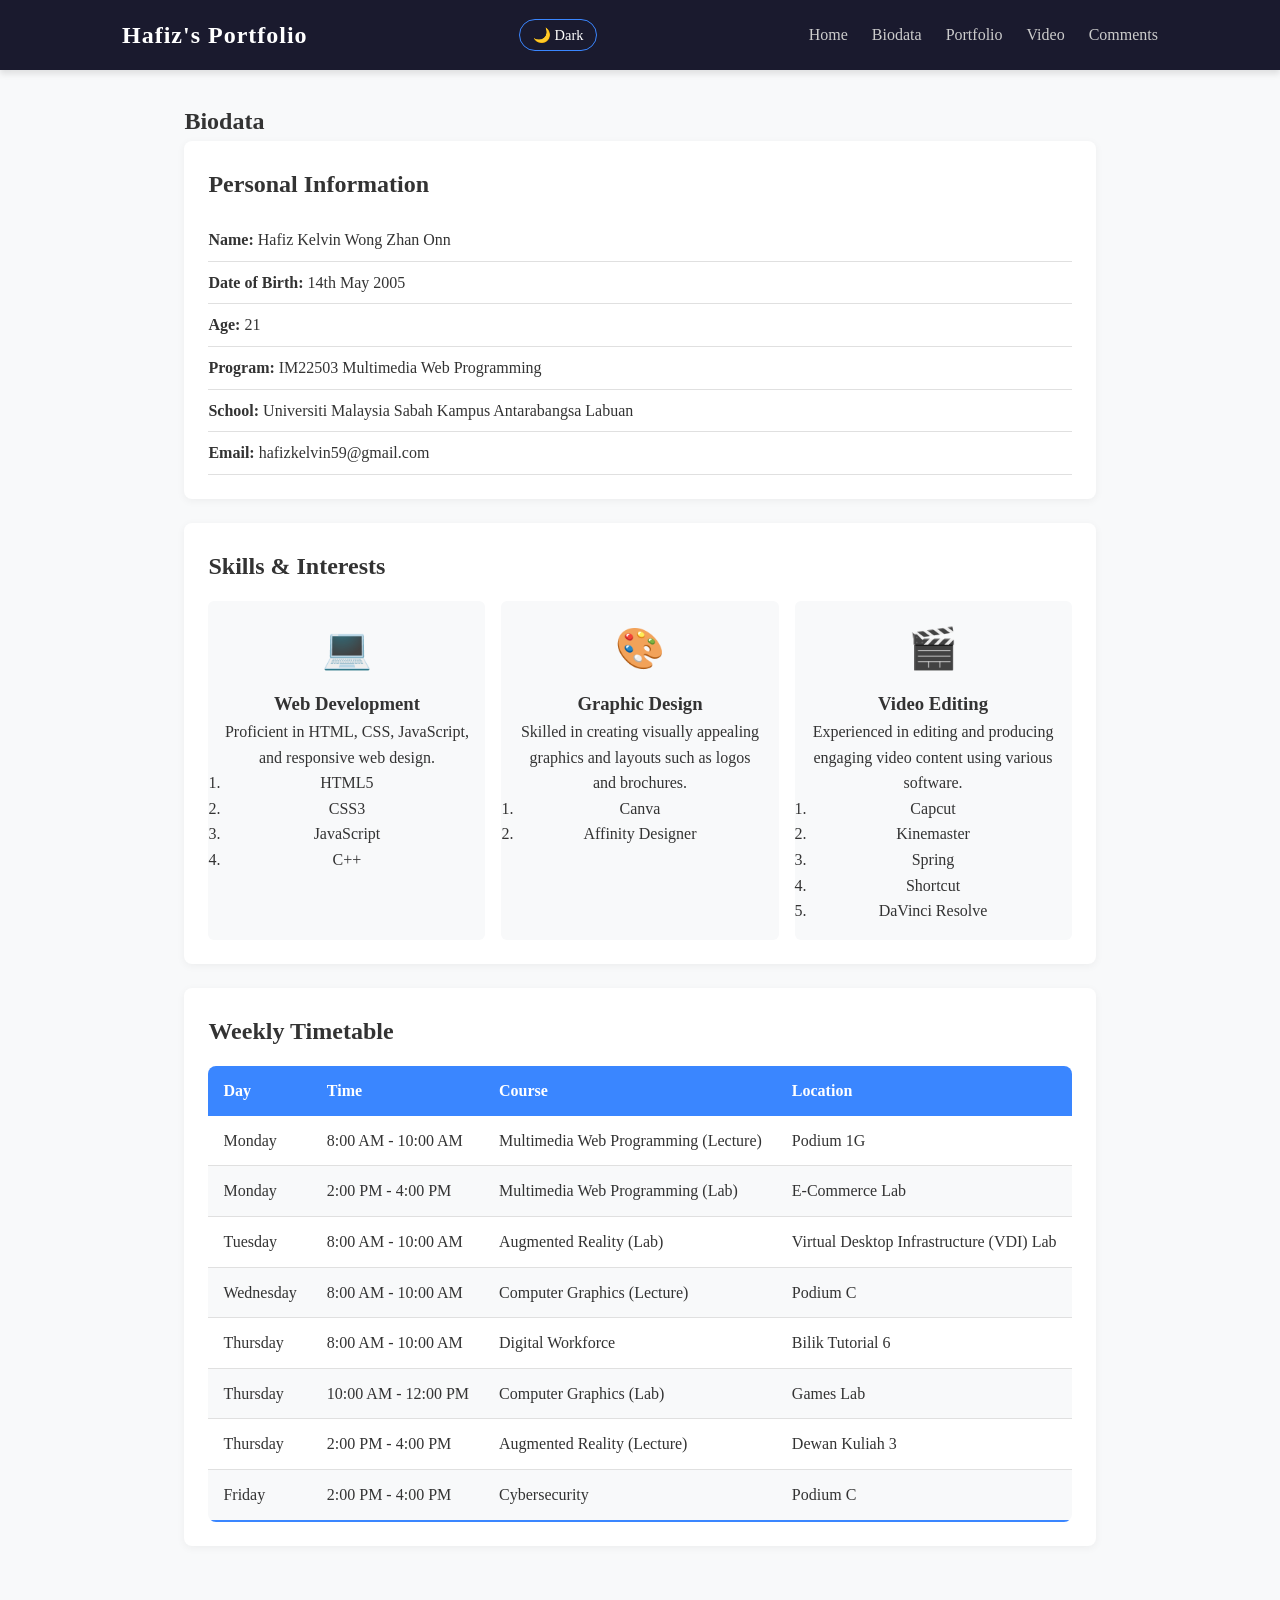
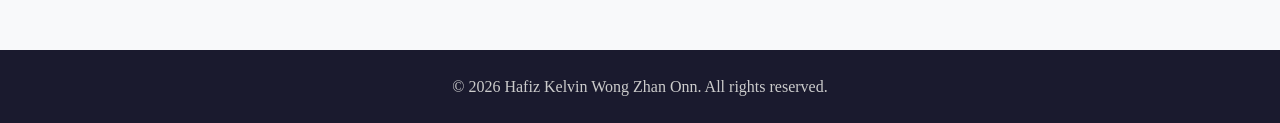
==== commit 822c2014: "Change script source from script.js to main.js" ====
--- a/biodata.html
+++ b/biodata.html
@@ -158,6 +158,6 @@
         <p>&copy; 2026 Hafiz Kelvin Wong Zhan Onn. All rights reserved.</p>
     </footer>
 
-    <script src="script.js"></script>
+    <script src="main.js"></script>
 </body>
 </html>
--- a/CSS/styles.css
+++ b/CSS/styles.css
@@ -9,20 +9,32 @@
 :root {
     --primary-color: #3a86ff;
     --secondary-color: #8338ec;
-    --dark-color: #1a1a2e;
-    --light-color: #f8f9fa;
+    --bg-color: #f8f9fa;
+    --nav-bg: #1a1a2e;
+    --nav-text: #cccccc;
     --card-bg: #ffffff;
     --text-color: #333333;
     --border-color: #e0e0e0; 
 }
 
+/* Dark Mode Overrides */
+body.dark-mode {
+    --bg-color: #121212;
+    --text-color: #e0e0e0;
+    --card-bg: #1e1e1e;
+    --nav-bg: #0f0f1a;
+    --nav-text: #ffffff;
+    --border-color: #333333;
+}
+
 body {
-    background-color: var(--light-color);
+    background-color: var(--bg-color);
     color: var(--text-color);
     line-height: 1.6;
     display: flex;
     flex-direction: column;
     min-height: 100vh;
+    transition: background-color 0.3s ease, color 0.3s ease;
 }
 
 .container {
@@ -34,10 +46,10 @@
 
 /* HEADER STYLES AND NAVIGATION */
 header {
-    background-color: var(--dark-color);
-    color: var(--light-color);
+    background-color: var(--nav-bg);
+    color: var(--nav-text);
     box-shadow: 0 4px 6px rgba(0, 0, 0, 0.1);
-    position: sticky;
+    position: relative;
     top: 0;
     z-index: 100;
 }
@@ -49,6 +61,7 @@
     margin: 0 auto;
     align-items: center;
     padding: 1rem 2rem;
+    position: relative;
 }
 
 .logo {
@@ -65,6 +78,60 @@
     gap: 1.5rem;
 }
 
+.nav-container {
+    display: flex;
+    align-items: center;
+    gap: 1rem;
+}
+
+/* Theme Toggle Button */
+.theme-toggle-btn {
+    background: transparent;
+    border: 1px solid var(--primary-color);
+    color: #ffffff;
+    padding: 0.4rem 0.8rem;
+    border-radius: 20px;
+    cursor: pointer;
+    font-size: 0.9rem;
+    transition: all 0.3 ease;
+}
+
+.theme-toggle-btn:hover {
+    background-color: var(--primary-color);
+    color: #ffffff;
+}
+
+/* here kitty, you can has cheezburgr (The Hamburger Icon) */
+.hamburger {
+    display: none;
+    flex-direction: column;
+    border: none;
+    background: transparent;
+    cursor: pointer;
+    justify-content: space-between;
+    width: 25px;
+    height: 18px;
+}
+
+.hamburger span {
+    width: 100%;
+    height: 3px;
+    background-color: #ffffff;
+    border-radius: 2px;
+    transition: all 0.3 ease;
+}
+
+/* Hamburger Active State Animation */
+.hamburger.active span:nth-child(1) {
+    transform: translateY(7.5px) rotate(45deg);
+}
+.hamburger.active span:nth-child(2) {
+    opacity: 0;
+}
+.hamburger.active span:nth-child(3) {
+    transform: translateY(-7.5px) rotate(-45deg);
+}
+
 .nav-links a {
     color: #cccccc;
     text-decoration: none;
@@ -129,7 +196,7 @@
 
 .hero-content h1 {
     font-size: 2.5rem;
-    color: var(--dark-color);
+    color: var(--text-color);
     margin-bottom: 0.5rem;
 }
 
@@ -139,14 +206,14 @@
 
 .tagline {
     font-size: 1.2rem;
-    color: var(--secondary-color);
+    color: var(--text-color);
     font-weight: 600;
     margin-bottom: 1rem;
 }
 
 .intro-text {
     margin-bottom: 1.5rem;
-    color: #555;
+    color: var(--text-color);
 }
 
 .btn {
@@ -173,7 +240,8 @@
 }
 
 .biodata-card, .skills-section, .timetable-section {
-    background-color: var(--card-bg);
+    background: var(--card-bg);
+    color: var(--text-color);
     padding: 1.5rem;
     border-radius: 8px;
     box-shadow: 0 2px 8px rgba(0, 0, 0, 0.05);
@@ -199,7 +267,7 @@
 }
 
 .skill-item {
-    background-color: var(--light-color);
+    background-color: var(--bg-color);
     padding: 1rem;
     border-radius: 6px;
     text-align: center;
@@ -240,7 +308,7 @@
 }
 
 .styled-table tbody tr:nth-of-type(even) {
-    background-color: #f3f3f3;
+    background-color: var(--bg-color);
 }
 
 .styled-table tbody tr:last-of-type {
@@ -285,7 +353,7 @@
 
 .badge {
     display: inline-block;
-    background: #e0e7ff;
+    background: var(--bg-color);
     color: var(--primary-color);
     padding: 0.25rem 0.6rem;
     border-radius: 4px;
@@ -363,8 +431,8 @@
 
 /* FOOTER STYLES */
 footer {
-    background-color: var(--dark-color);
-    color: #888888;
+    background-color: var(--nav-bg);
+    color: var(--nav-text);
     text-align: center;
     padding: 1.5rem 0;
     margin-top: 3rem;
@@ -378,10 +446,27 @@
         gap: 1rem;
     }
 
+    .hamburger {
+        display: flex !important; /* Force hamburger visibility on small screens */
+    }
+
     .nav-links {
-        gap: 1rem;
-        flex-wrap: wrap;
-        justify-content: center;
+        position: absolute;
+        top: 100%;
+        left: 0;
+        width: 100%;
+        background-color: var(--nav-bg);
+        flex-direction: column;
+        align-items: center;
+        padding: 1.5rem 0;
+        gap: 1.5rem;
+        display: none;
+        z-index: 999;
+        box-shadow: 0 4px 6px rgba(0, 0, 0, 0.2);
+    }
+
+    .nav-links.active {
+        display: flex !important;
     }
 
     .hero-section {
@@ -399,4 +484,4 @@
         overflow-x: auto;
         white-space: nowrap;
     }
-}+}
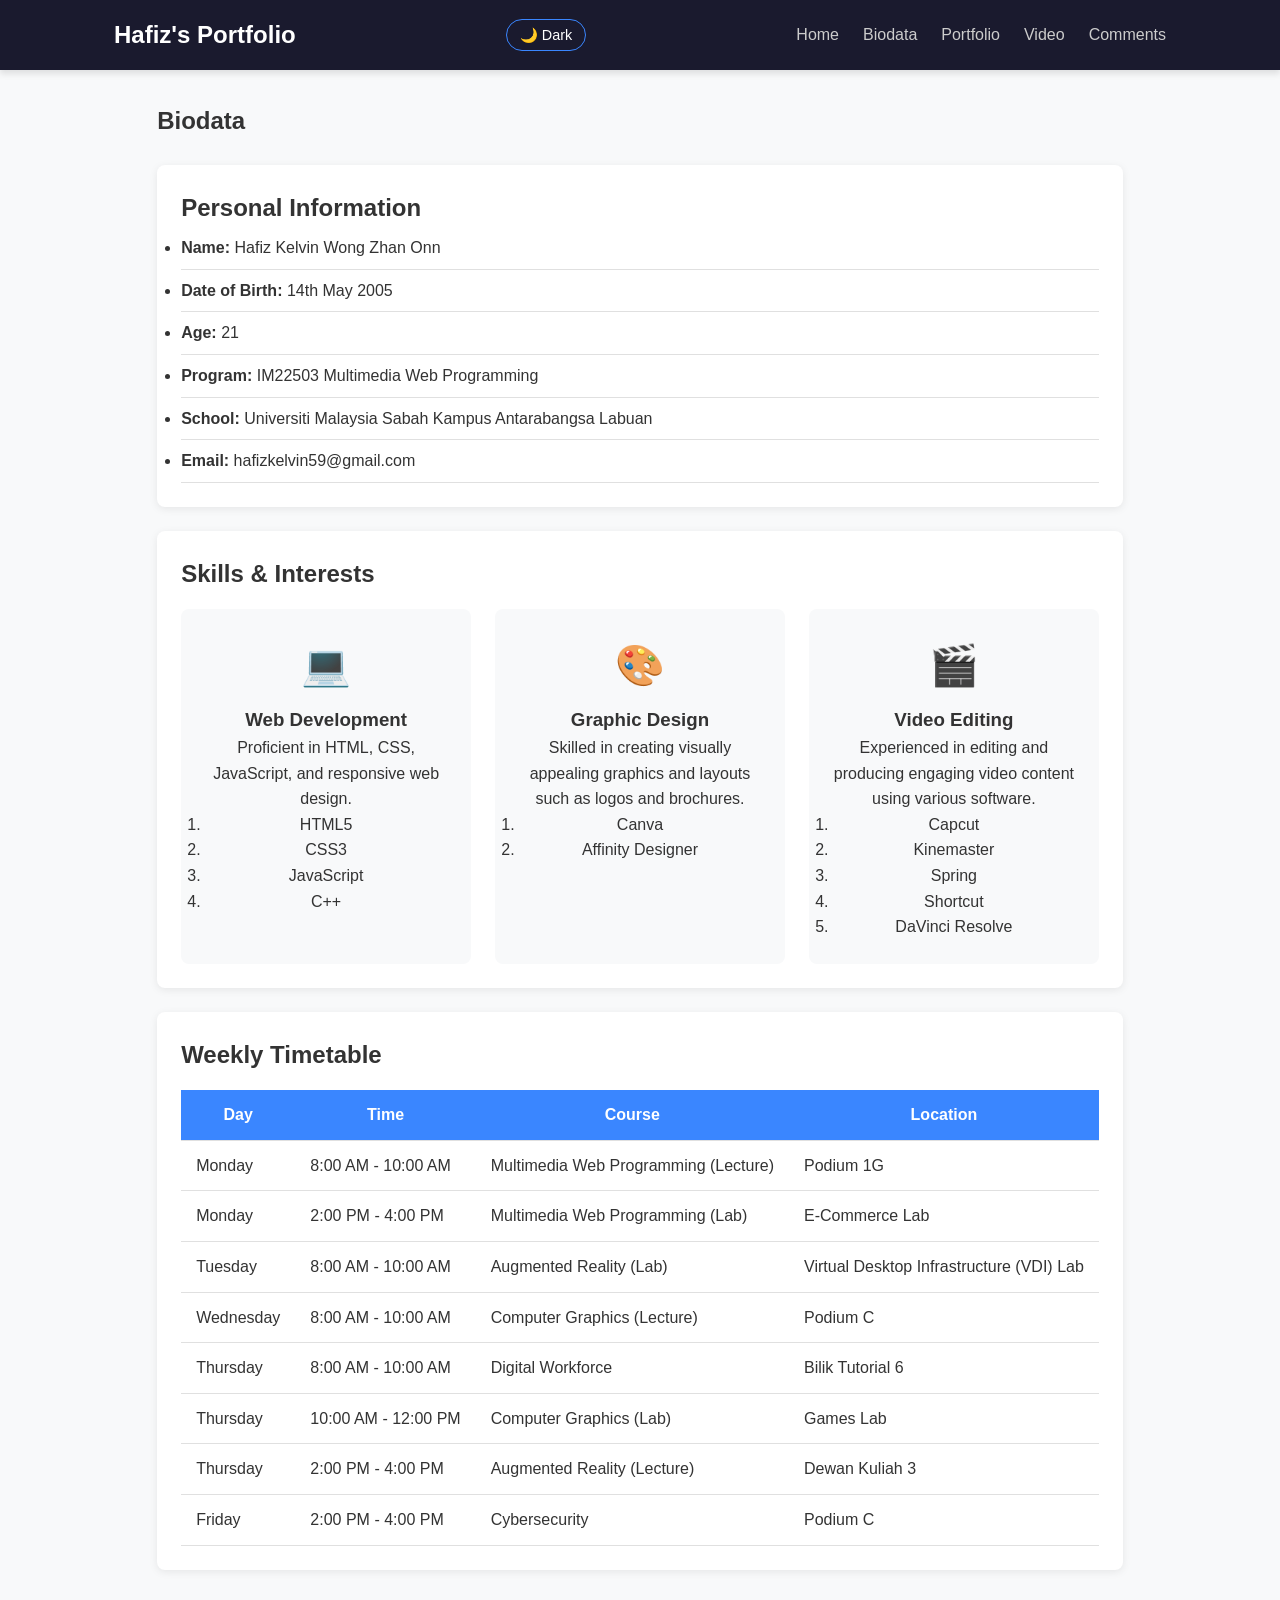
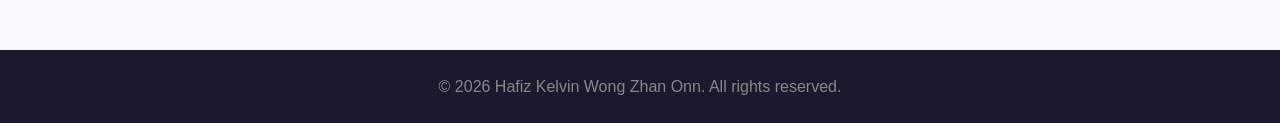
==== commit 5c0a58a9: "Refactor buttons for theme toggle and navigation Updated theme toggle and hamburger button elements " ====
--- a/biodata.html
+++ b/biodata.html
@@ -10,19 +10,20 @@
     <header>
         <nav class="navbar">
             <div class="logo">Hafiz's Portfolio</div>
+            
             <div class="nav-container">
-                <!-- Theme Toggle Button -->
-                <button id="themeToggle" class="theme-toggle-btn" aria-label="Toggle dark/light mode">🌙 Dark</button>
-                <!-- Hambuerger Button (Mobile) -->
-                <button class="hamburger" id="hamburgerBtn" aria-label="Toggle navigation menu">
+                <button id="themeToggle" class="theme-toggle-btn" type="button">🌙 Dark</button>
+                
+                <button class="hamburger" id="hamburgerBtn" type="button" aria-label="Toggle navigation">
                     <span></span>
                     <span></span>
                     <span></span>
                 </button>
             </div>
-            <ul class="nav-links">
+    
+            <ul class="nav-links" id="navLinks">
                 <li><a href="index.html">Home</a></li>
-                <li><a href="biodata.html" class="active">Biodata</a></li>
+                <li><a href="biodata.html">Biodata</a></li>
                 <li><a href="portfolio.html">Portfolio</a></li>
                 <li><a href="video.html">Video</a></li>
                 <li><a href="comments.html">Comments</a></li>
@@ -158,6 +159,6 @@
         <p>&copy; 2026 Hafiz Kelvin Wong Zhan Onn. All rights reserved.</p>
     </footer>
 
-    <script src="main.js"></script>
+    <script src="./js/main.js"></script>
 </body>
 </html>
--- a/CSS/styles.css
+++ b/CSS/styles.css
@@ -1,20 +1,22 @@
-/* GLOBAL STYLES & RESET*/
+/* ==========================================================================
+   1. GLOBAL STYLES & VARIABLE THEMING
+   ========================================================================== */
 * {
     margin: 0;
     padding: 0;
     box-sizing: border-box;
-    font-family: 'Cormorant Garamond', serif;
+    font-family: 'Segoe UI', Tahoma, Geneva, Verdana, sans-serif;
 }
 
 :root {
+    --bg-color: #f8f9fa;
+    --text-color: #333333;
+    --card-bg: #ffffff;
+    --nav-bg: #1a1a2e;
+    --nav-text: #cccccc;
     --primary-color: #3a86ff;
     --secondary-color: #8338ec;
-    --bg-color: #f8f9fa;
-    --nav-bg: #1a1a2e;
-    --nav-text: #cccccc;
-    --card-bg: #ffffff;
-    --text-color: #333333;
-    --border-color: #e0e0e0; 
+    --border-color: #e0e0e0;
 }
 
 /* Dark Mode Overrides */
@@ -37,45 +39,40 @@
     transition: background-color 0.3s ease, color 0.3s ease;
 }
 
+/* Global Container & Page Animation (Fixes Fade-in for ALL pages) */
 .container {
     max-width: 1100px;
     margin: 2rem auto;
     padding: 0 1.5rem;
     flex: 1;
-}
-
-/* HEADER STYLES AND NAVIGATION */
+    animation: fadeInUp 0.8s ease-out; /* Applied to all page containers */
+}
+
+/* ==========================================================================
+   2. HEADER & NAVIGATION (Hamburger & Theme Toggle Layout)
+   ========================================================================== */
 header {
     background-color: var(--nav-bg);
-    color: var(--nav-text);
     box-shadow: 0 4px 6px rgba(0, 0, 0, 0.1);
-    position: relative;
+    position: sticky;
     top: 0;
-    z-index: 100;
+    z-index: 1000;
 }
 
 .navbar {
     display: flex;
     justify-content: space-between;
+    align-items: center;
     max-width: 1100px;
     margin: 0 auto;
-    align-items: center;
-    padding: 1rem 2rem;
+    padding: 1rem 1.5rem;
     position: relative;
 }
 
 .logo {
+    color: #ffffff;
     font-size: 1.5rem;
     font-weight: 700;
-    color: #ffffff;
-    text-decoration: none;
-    letter-spacing: 1px;
-}
-
-.nav-links {
-    display: flex;
-    list-style: none;
-    gap: 1.5rem;
 }
 
 .nav-container {
@@ -93,24 +90,42 @@
     border-radius: 20px;
     cursor: pointer;
     font-size: 0.9rem;
-    transition: all 0.3 ease;
+    transition: all 0.3s ease;
 }
 
 .theme-toggle-btn:hover {
-    background-color: var(--primary-color);
-    color: #ffffff;
-}
-
-/* here kitty, you can has cheezburgr (The Hamburger Icon) */
+    background: var(--primary-color);
+}
+
+/* Base Nav Links (Desktop) */
+.nav-links {
+    display: flex;
+    list-style: none;
+    gap: 1.5rem;
+}
+
+.nav-links a {
+    color: var(--nav-text);
+    text-decoration: none;
+    font-weight: 500;
+    transition: color 0.3s ease;
+}
+
+.nav-links a:hover,
+.nav-links a.active {
+    color: var(--primary-color);
+}
+
+/* Hamburger Icon (Hidden on Desktop) */
 .hamburger {
     display: none;
     flex-direction: column;
-    border: none;
-    background: transparent;
-    cursor: pointer;
     justify-content: space-between;
     width: 25px;
     height: 18px;
+    background: transparent;
+    border: none;
+    cursor: pointer;
 }
 
 .hamburger span {
@@ -118,10 +133,10 @@
     height: 3px;
     background-color: #ffffff;
     border-radius: 2px;
-    transition: all 0.3 ease;
-}
-
-/* Hamburger Active State Animation */
+    transition: all 0.3s ease;
+}
+
+/* Hamburger Active State Animation (Transforms into 'X') */
 .hamburger.active span:nth-child(1) {
     transform: translateY(7.5px) rotate(45deg);
 }
@@ -132,35 +147,22 @@
     transform: translateY(-7.5px) rotate(-45deg);
 }
 
-.nav-links a {
-    color: #cccccc;
-    text-decoration: none;
-    font-weight: 500;
-    transition: color 0.3s ease;
-}
-
-.nav-links a:hover,
-.nav-links a:focus {
-    color: var(--primary-color);
-}
-
-/* ASSET ANIMATIONS */
-/* 1. Floating Animation for Assets */
+/* ==========================================================================
+   3. ANIMATIONS & REUSABLE CARDS
+   ========================================================================== */
 @keyframes floatAnimation {
-    0% { transform: translateY(0); }
+    0% { transform: translateY(0px); }
     50% { transform: translateY(-12px); }
-    100% { transform: translateY(0); }
-}
-
-/* 2. Glow Animation for Assets */
+    100% { transform: translateY(0px); }
+}
+
 @keyframes pulseGlow {
-    0% { box-shadow: 0 0 5px rgba(58, 134, 255, 0.4); }
-    50% { box-shadow: 0 0 20px rgba(131, 56, 236, 0.8); }
-    100% { box-shadow: 0 0 5px rgba(58, 134, 255, 0.4); }
-}
-
-/* 3. Fade In and Slide Up Animation for Assets */
-@keyframes fadeInSlideUp {
+    0% { box-shadow: 0 0 10px rgba(58, 134, 255, 0.4); }
+    50% { box-shadow: 0 0 25px rgba(131, 56, 236, 0.8); }
+    100% { box-shadow: 0 0 10px rgba(58, 134, 255, 0.4); }
+}
+
+@keyframes fadeInUp {
     from {
         opacity: 0;
         transform: translateY(20px);
@@ -179,79 +181,14 @@
     animation: floatAnimation 4s ease-in-out infinite, pulseGlow 3s infinite;
 }
 
-/* HOME PAGE STYLES */
-.home-section {
-    display: flex;
-    align-items: center;
-    text-align: center;
-    gap: 2rem;
-    flex-direction: column;
-    padding: 3rem 0;
-    animation: fadeInSlideUp 1s ease-out;
-}
-
-.hero-content {
-    max-width: 600px;
-}
-
-.hero-content h1 {
-    font-size: 2.5rem;
-    color: var(--text-color);
-    margin-bottom: 0.5rem;
-}
-
-.highlight {
-    color: var(--primary-color);
-}
-
-.tagline {
-    font-size: 1.2rem;
-    color: var(--text-color);
-    font-weight: 600;
-    margin-bottom: 1rem;
-}
-
-.intro-text {
-    margin-bottom: 1.5rem;
-    color: var(--text-color);
-}
-
-.btn {
-    display: inline-block;
-    background: linear-gradient(135deg, var(--primary-color), var(--secondary-color));
-    color: #fff;
-    padding: 0.7rem 1rem;
-    border-radius: 5px;
-    border: none;
-    text-decoration: none;
-    font-weight: 600;
-    cursor: pointer;
-    transition: transform 0.2s ease, opacity 0.2s ease;
-}
-
-.btn:hover {
-    transform: translateY(-2px);
-    opacity: 0.95;
-}
-
-/* BIODATA SECTION STYLES */
-.biodata-section {
-    animation: fadeInSlideUp 0.8s ease-out;
-}
-
-.biodata-card, .skills-section, .timetable-section {
+.biodata-card, .skills-section, .timetable-section, .comment-form, .project-card {
     background: var(--card-bg);
     color: var(--text-color);
     padding: 1.5rem;
     border-radius: 8px;
-    box-shadow: 0 2px 8px rgba(0, 0, 0, 0.05);
-    margin-bottom: 1.5rem;
-}
-
-.biodata-card ul {
-    list-style: none;
-    padding: 0;
-    margin-top: 1rem;
+    margin-top: 1.5rem;
+    box-shadow: 0 2px 8px rgba(0, 0, 0, 0.08);
+    transition: background-color 0.3s ease, color 0.3s ease;
 }
 
 .biodata-card li {
@@ -262,60 +199,41 @@
 .skills-grid {
     display: grid;
     grid-template-columns: repeat(auto-fit, minmax(220px, 1fr));
-    gap: 1rem;
+    gap: 1.5rem;
     margin-top: 1rem;
 }
 
 .skill-item {
-    background-color: var(--bg-color);
-    padding: 1rem;
-    border-radius: 6px;
+    background: var(--bg-color);
+    padding: 1.5rem;
+    border-radius: 8px;
     text-align: center;
-    transition: transform 0.3s ease;
-}
-
-.skill-item:hover {
-    transform: translateY(-5px);
 }
 
 .skill-item .icon {
     font-size: 2.5rem;
+    display: block;
     margin-bottom: 0.5rem;
-    display: block;
-}
-
-/* Table Styles for Timetable */
+}
+
+/* Styled Table */
 .styled-table {
     width: 100%;
     border-collapse: collapse;
     margin-top: 1rem;
-    overflow: hidden;
-    border-radius: 8px;
 }
 
 .styled-table thead tr {
     background-color: var(--primary-color);
     color: #ffffff;
-    text-align: left;
 }
 
 .styled-table th, .styled-table td {
     padding: 12px 15px;
-}
-
-.styled-table tbody tr {
     border-bottom: 1px solid var(--border-color);
 }
 
-.styled-table tbody tr:nth-of-type(even) {
-    background-color: var(--bg-color);
-}
-
-.styled-table tbody tr:last-of-type {
-    border-bottom: 2px solid var(--primary-color);
-}
-
-/* PORTFOLIO SECTION STYLES */
+/* Portfolio Cards */
 .portfolio-grid {
     display: grid;
     grid-template-columns: repeat(auto-fit, minmax(280px, 1fr));
@@ -324,16 +242,8 @@
 }
 
 .project-card {
-    background-color: var(--card-bg);
-    border-radius: 8px;
+    padding: 0;
     overflow: hidden;
-    box-shadow: 0 4px 10px rgba(0, 0, 0, 0.08);
-    transition: transform 0.3s ease, box-shadow 0.3s ease;
-}
-
-.project-card:hover {
-    transform: translateY(-5px);
-    box-shadow: 0 6px 15px rgba(0, 0, 0, 0.12);
 }
 
 .project-card img {
@@ -346,14 +256,9 @@
     padding: 1.2rem;
 }
 
-.project-info h3 {
-    margin-bottom: 0.5rem;
-    text-align: center;
-}
-
 .badge {
     display: inline-block;
-    background: var(--bg-color);
+    background: #e0e7ff;
     color: var(--primary-color);
     padding: 0.25rem 0.6rem;
     border-radius: 4px;
@@ -362,46 +267,7 @@
     margin-top: 0.8rem;
 }
 
-/* VIDEO SECTION STYLES */
-.video-container {
-    margin-top: 2rem;
-    display: flex;
-    flex-direction: column;
-    gap: 2rem;
-}
-
-video {
-    width: 100%;
-    border-radius: 8px;
-    box-shadow: 0 4px 10px rgba(0, 0, 0, 0.1);
-}
-
-.responsive-iframe {
-    position: relative;
-    overflow: hidden;
-    width: 100%;
-    padding-bottom: 56.25%; /* 16:9 Aspect Ratio */
-    border-radius: 8px;
-}
-
-.responsive-iframe iframe {
-    position: absolute;
-    top: 0;
-    left: 0;
-    width: 100%;
-    height: 100%;
-    border: 0;
-}
-
-/* COMMENT SECTION STYLES */
-.comment-form {
-    background-color: var(--card-bg);
-    padding: 2rem;
-    border-radius: 8px;
-    margin-top: 1.5rem;
-    box-shadow: 0 2px 8px rgba(0, 0, 0, 0.05);
-}
-
+/* Form Styles */
 .form-group {
     margin-bottom: 1.2rem;
 }
@@ -412,45 +278,45 @@
     font-weight: 600;
 }
 
-.form-group input,
-.form-group select,
-.form-group textarea {
+.form-group input, .form-group select, .form-group textarea {
     width: 100%;
     padding: 0.75rem;
     border: 1px solid var(--border-color);
     border-radius: 5px;
-    font-size: 1rem;
-}
-
-.form-group input:focus,
-.form-group select:focus,
-.form-group textarea:focus {
-    border-color: var(--primary-color);
-    outline: none;
-}
-
-/* FOOTER STYLES */
+    background-color: var(--bg-color);
+    color: var(--text-color);
+}
+
+.btn {
+    display: inline-block;
+    background: linear-gradient(135deg, var(--primary-color), var(--secondary-color));
+    color: #ffffff;
+    padding: 0.75rem 1.5rem;
+    border: none;
+    border-radius: 5px;
+    text-decoration: none;
+    font-weight: 600;
+    cursor: pointer;
+}
+
 footer {
     background-color: var(--nav-bg);
-    color: var(--nav-text);
+    color: #888888;
     text-align: center;
     padding: 1.5rem 0;
     margin-top: 3rem;
 }
 
-/* MEDIA QUERIES FOR RESPONSIVENESS */
-/* 1. Mobile Devices and Tablets */
+/* ==========================================================================
+   4. RESPONSIVE MEDIA QUERIES (MOBILE DRAWER)
+   ========================================================================== */
 @media (max-width: 768px) {
-    .navbar {
-        flex-direction: column;
-        gap: 1rem;
-    }
-
     .hamburger {
-        display: flex !important; /* Force hamburger visibility on small screens */
+        display: flex;
     }
 
     .nav-links {
+        display: none; /* Hidden by default on mobile */
         position: absolute;
         top: 100%;
         left: 0;
@@ -460,28 +326,16 @@
         align-items: center;
         padding: 1.5rem 0;
         gap: 1.5rem;
-        display: none;
-        z-index: 999;
         box-shadow: 0 4px 6px rgba(0, 0, 0, 0.2);
     }
 
+    /* Shown when hamburger is clicked */
     .nav-links.active {
-        display: flex !important;
+        display: flex;
     }
 
     .hero-section {
         flex-direction: column-reverse;
         text-align: center;
     }
-
-    .animated-profile {
-        width: 180px;
-        height: 180px;
-    }
-
-    .styled-table {
-        display: block;
-        overflow-x: auto;
-        white-space: nowrap;
-    }
-}
+}
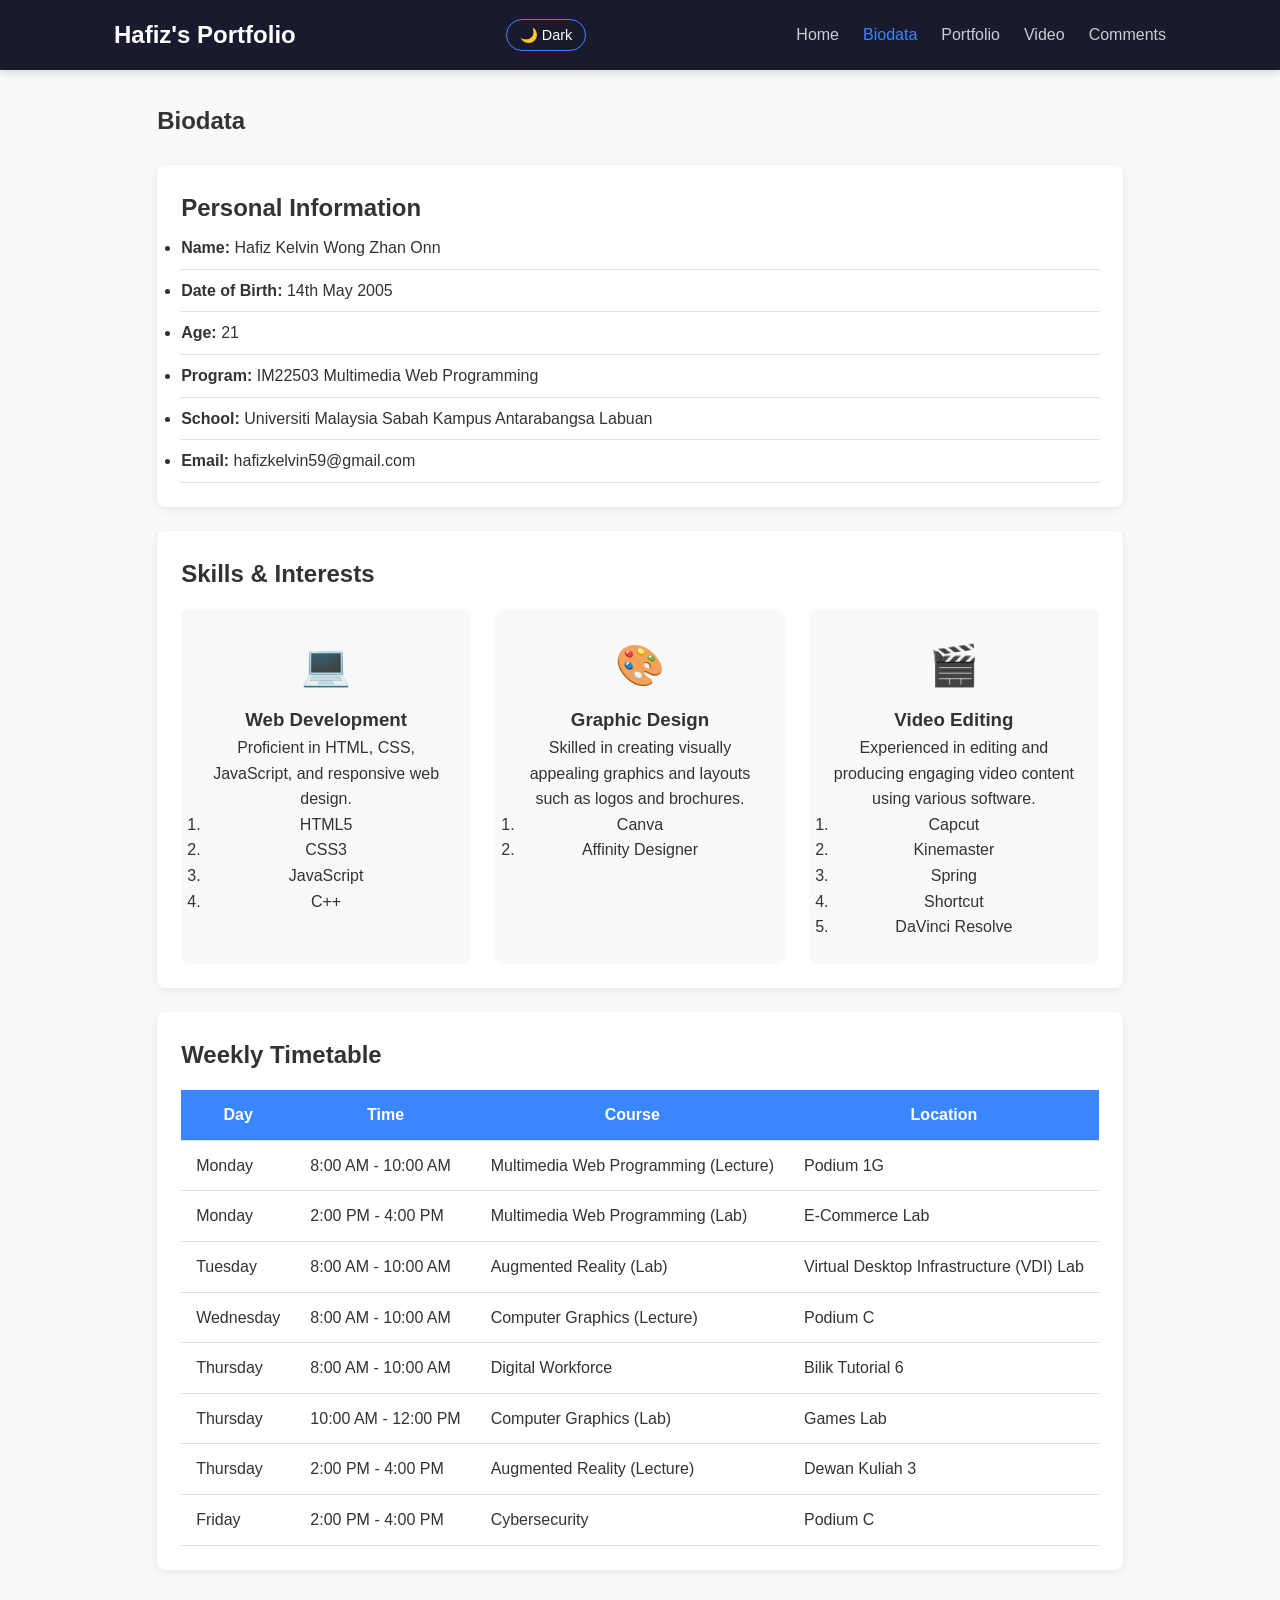
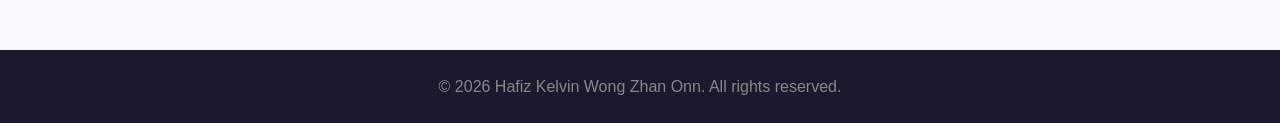
==== commit a4963032: "Correct script source path case sensitivity" ====
--- a/biodata.html
+++ b/biodata.html
@@ -159,6 +159,6 @@
         <p>&copy; 2026 Hafiz Kelvin Wong Zhan Onn. All rights reserved.</p>
     </footer>
 
-    <script src="./js/main.js"></script>
+    <script src="./JS/main.js"></script>
 </body>
 </html>
